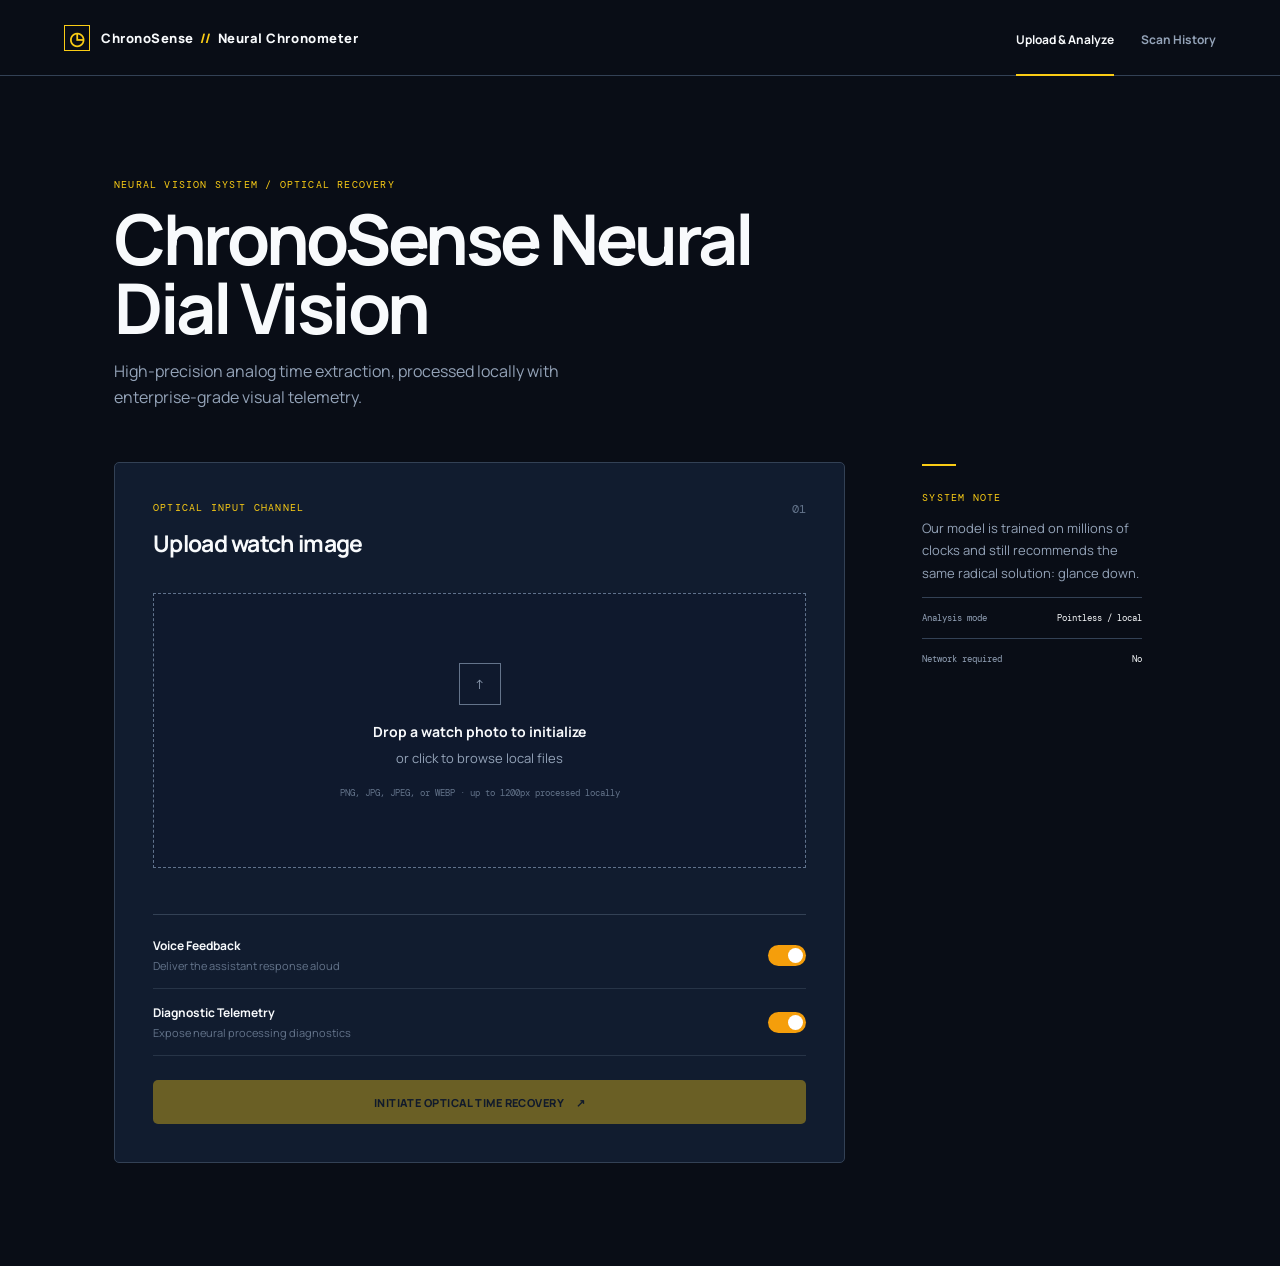
==== index.html @ ca6e6944 "Add files via upload" ====
<!doctype html>
<html lang="en">
<head>
  <meta charset="UTF-8">
  <meta name="viewport" content="width=device-width, initial-scale=1.0">
  <title>ChronoSense Neural Dial Vision</title>
  <link rel="stylesheet" href="styles.css">
</head>
<body>
  <header class="site-header">
    <a class="brand" href="#upload" aria-label="Analog Clock Reader home">
      <span class="brand-mark" aria-hidden="true">◷</span>
      <span>ChronoSense <span class="brand-slash">//</span> Neural Chronometer</span>
    </a>
    <nav class="tabs" aria-label="Primary navigation">
      <button class="tab is-active" data-view="upload" type="button">Upload &amp; Analyze</button>
      <button class="tab" data-view="history" type="button">Scan History <span class="history-count" hidden>0</span></button>
    </nav>
  </header>

  <main>
    <section class="view upload-view is-visible" id="upload-view" aria-labelledby="upload-heading">
      <div class="intro">
        <p class="eyebrow">Neural vision system / optical recovery</p>
        <h1 id="upload-heading">ChronoSense Neural Dial Vision</h1>
        <p class="intro-copy">High-precision analog time extraction, processed locally with enterprise-grade visual telemetry.</p>
      </div>

      <div class="workspace-grid">
        <div class="upload-card panel">
          <div class="panel-heading">
            <div>
              <p class="section-label">Optical input channel</p>
              <h2>Upload watch image</h2>
            </div>
            <span class="step-number">01</span>
          </div>

          <div class="drop-zone" id="drop-zone" tabindex="0" role="button" aria-label="Upload an analog clock photo">
            <input id="file-input" type="file" accept="image/png,image/jpeg,image/webp" hidden>
            <div class="drop-content" id="drop-content">
              <span class="upload-icon" aria-hidden="true">↑</span>
              <strong>Drop a watch photo to initialize</strong>
              <span>or click to browse local files</span>
              <small>PNG, JPG, JPEG, or WEBP · up to 1200px processed locally</small>
            </div>
            <div class="preview-content" id="preview-content" hidden>
              <img id="image-preview" alt="Selected analog clock preview">
              <div class="preview-meta">
                <span id="file-name">clock-photo.jpg</span>
                <button class="text-button" id="remove-image" type="button">Remove</button>
              </div>
            </div>
          </div>

          <p class="upload-status" id="upload-status" aria-live="polite"></p>

          <div class="settings" aria-label="Analysis settings">
            <div class="setting-row">
              <div><strong>Voice Feedback</strong><span>Deliver the assistant response aloud</span></div>
              <label class="switch"><input id="voice-toggle" type="checkbox" checked><span class="slider"></span><span class="sr-only">Voice Announce</span></label>
            </div>
            <div class="setting-row">
              <div><strong>Diagnostic Telemetry</strong><span>Expose neural processing diagnostics</span></div>
              <label class="switch"><input id="telemetry-toggle" type="checkbox" checked><span class="slider"></span><span class="sr-only">Diagnostic Telemetry</span></label>
            </div>
          </div>

          <button class="primary-button" id="analyze-button" type="button" disabled>
            <span>Initiate Optical Time Recovery</span><span aria-hidden="true">↗</span>
          </button>
        </div>

        <aside class="aside-note">
          <span class="aside-rule"></span>
          <p class="section-label">System note</p>
          <p>Our model is trained on millions of clocks and still recommends the same radical solution: glance down.</p>
          <div class="aside-stat"><span>Analysis mode</span><strong>Pointless / local</strong></div>
          <div class="aside-stat"><span>Network required</span><strong>No</strong></div>
        </aside>
      </div>
    </section>

    <section class="view history-view" id="history-view" aria-labelledby="history-heading" hidden>
      <div class="history-header">
        <div>
          <p class="eyebrow">A record of avoidable effort</p>
          <h1 id="history-heading">Scan History</h1>
        </div>
        <div class="history-actions"><p class="wasted-total">Total Time Wasted <strong id="wasted-total">0.00s</strong></p><button class="secondary-button" id="clear-history" type="button" hidden>Clear all history</button></div>
      </div>
      <div class="history-list" id="history-list"></div>
      <div class="empty-state" id="empty-state">
        <span class="empty-mark" aria-hidden="true">∅</span>
        <h2>No scans yet</h2>
        <p>Your future time-wasting decisions will appear here.</p>
        <button class="secondary-button" id="empty-upload" type="button">Upload a watch</button>
      </div>
    </section>
  </main>

    <div class="reveal-overlay" id="reveal-overlay" role="dialog" aria-modal="true" aria-labelledby="reveal-title" hidden>
      <div class="analysis-stage stage-inspection" id="inspection-stage">
        <div class="stage-kicker"><span class="live-dot"></span> CHRONOSENSE / OPTICAL RECOVERY</div>
        <div class="scan-frame"><img id="scan-image" alt="Watch under neural inspection"><span class="scan-laser"></span></div>
        <p class="scan-status" id="scan-status">[1/3] Detecting bezel geometry &amp; radial pivot...</p>
        <div class="scan-progress"><span></span></div>
      </div>
      <div class="analysis-stage stage-triumph" id="triumph-stage" hidden>
        <p class="stage-kicker">SYNTHESIS COMPLETE / HUMAN-READABLE OUTPUT</p>
        <p class="confidence-badge">99.8% Neural Confidence</p>
        <h2 class="digital-time" id="digital-time" aria-label="Current local time"></h2>
        <p class="triumph-caption">Analog time recovered with exceptional precision.</p>
      </div>
      <div class="analysis-stage stage-roast" id="roast-stage" hidden>
        <p class="stage-kicker">FINAL SYSTEM ASSESSMENT</p>
        <div class="stamp">OR JUST LOOK AT IT</div>
        <h2 class="reveal-title" id="reveal-title" aria-live="assertive"></h2>
        <p class="reveal-stats">Processing Latency: 4.12s <span>|</span> Human Glance Time: 0.12s <span>|</span> Effort Wasted: 99.9%</p>
        <div class="roast-card"><p id="roast-copy"></p></div>
        <div class="reveal-controls">
          <button class="secondary-button light-button" id="replay-voice" type="button"><span aria-hidden="true">◉</span> Replay roast</button>
          <button class="primary-button amber-button" id="upload-another" type="button">Analyze another watch <span aria-hidden="true">↗</span></button>
        </div>
      </div>
    </div>

  <div class="toast" id="toast" role="status" aria-live="polite"></div>
  <script src="app.js"></script>
</body>
</html>
---- styles.css ----
@import url('https://fonts.googleapis.com/css2?family=Bangers&family=DM+Mono:wght@400;500&family=Manrope:wght@400;500;600;700;800&display=swap');

:root {
  --ink: #f8fafc;
  --muted: #94a3b8;
  --subtle: #64748b;
  --line: #334155;
  --panel: #111c2f;
  --panel-soft: #162238;
  --page: #090d16;
  --black: #000;
  --amber: #facc15;
  --amber-deep: #f59e0b;
  --radius: 5px;
}

* { box-sizing: border-box; }
html { min-width: 320px; background: var(--page); }
body { margin: 0; color: var(--ink); background: var(--page); font-family: 'Manrope', sans-serif; font-size: 15px; }
button, input { font: inherit; }
button { cursor: pointer; }
button:focus-visible, .drop-zone:focus-visible { outline: 2px solid var(--amber); outline-offset: 3px; }
[hidden] { display: none !important; }
.sr-only { position: absolute; width: 1px; height: 1px; padding: 0; margin: -1px; overflow: hidden; clip: rect(0, 0, 0, 0); white-space: nowrap; border: 0; }

.site-header { min-height: 76px; padding: 0 clamp(20px, 5vw, 72px); display: flex; align-items: center; justify-content: space-between; border-bottom: 1px solid var(--line); gap: 24px; }
.brand { display: flex; align-items: center; gap: 11px; color: var(--ink); text-decoration: none; font-size: 13px; font-weight: 800; letter-spacing: .04em; white-space: nowrap; }
.brand-mark { display: grid; place-items: center; width: 26px; height: 26px; border: 1px solid var(--amber); color: var(--amber); font-size: 18px; }
.brand-slash { color: var(--amber); margin: 0 3px; }
.tabs { align-self: stretch; display: flex; gap: 27px; }
.tab { position: relative; padding: 4px 0 0; border: 0; background: transparent; color: var(--muted); font-size: 12px; font-weight: 700; }
.tab.is-active { color: var(--ink); }
.tab.is-active::after { content: ''; position: absolute; bottom: -1px; left: 0; right: 0; height: 2px; background: var(--amber); }
.history-count { display: inline-grid; place-items: center; min-width: 18px; height: 18px; margin-left: 4px; padding: 0 4px; border-radius: 99px; background: var(--amber); color: #111827; font-size: 10px; }

main { max-width: 1180px; margin: 0 auto; padding: clamp(52px, 8vw, 110px) clamp(20px, 5vw, 72px); }
.intro { max-width: 700px; margin-bottom: 52px; animation: rise .6s ease both; }
.eyebrow, .section-label { margin: 0 0 13px; color: var(--amber); font-family: 'DM Mono', monospace; font-size: 10px; letter-spacing: .12em; text-transform: uppercase; }
h1, h2, p { margin-top: 0; }
h1 { margin-bottom: 16px; font-size: clamp(38px, 6vw, 70px); line-height: .98; letter-spacing: -.05em; }
.intro-copy { max-width: 480px; margin: 0; color: var(--muted); font-size: 16px; line-height: 1.65; }
.workspace-grid { display: grid; grid-template-columns: minmax(0, 3fr) minmax(170px, 1fr); gap: clamp(28px, 6vw, 78px); align-items: start; }
.panel { border: 1px solid var(--line); background: var(--panel); border-radius: var(--radius); }
.upload-card { padding: clamp(22px, 4vw, 38px); animation: rise .65s .08s ease both; }
.panel-heading, .history-header { display: flex; justify-content: space-between; align-items: flex-start; gap: 16px; }
.panel-heading h2, .history-header h2 { margin: 0; font-size: 23px; letter-spacing: -.03em; }
.step-number { color: var(--subtle); font-family: 'DM Mono', monospace; font-size: 12px; }
.drop-zone { min-height: 275px; margin: 34px 0 10px; border: 1px dashed #60728c; background: rgba(15, 23, 42, .45); display: grid; place-items: center; transition: border-color .2s, background .2s; }
.drop-zone:hover, .drop-zone.is-dragging { border-color: var(--amber); background: rgba(250, 204, 21, .04); }
.drop-content { display: flex; flex-direction: column; align-items: center; gap: 8px; text-align: center; }
.upload-icon { display: grid; place-items: center; width: 42px; height: 42px; margin-bottom: 9px; border: 1px solid #64748b; color: var(--amber); font-size: 25px; }
.drop-content strong { font-size: 14px; }
.drop-content span { color: var(--muted); font-size: 13px; }
.drop-content small { margin-top: 12px; color: var(--subtle); font-family: 'DM Mono', monospace; font-size: 9px; }
.preview-content { width: 100%; padding: 15px; }
.preview-content img { display: block; width: 100%; max-height: 235px; object-fit: contain; background: #020617; }
.preview-meta { display: flex; justify-content: space-between; align-items: center; padding-top: 12px; color: var(--muted); font-family: 'DM Mono', monospace; font-size: 10px; }
.text-button { padding: 0; border: 0; background: transparent; color: var(--amber); font-size: 11px; }
.upload-status { min-height: 18px; margin: 0 0 18px; color: var(--subtle); font-family: 'DM Mono', monospace; font-size: 10px; }
.settings { border-top: 1px solid var(--line); margin-top: 18px; padding-top: 7px; }
.setting-row { display: flex; justify-content: space-between; align-items: center; gap: 20px; padding: 15px 0; border-bottom: 1px solid rgba(51, 65, 85, .65); }
.setting-row strong, .setting-row span { display: block; }
.setting-row strong { margin-bottom: 4px; font-size: 12px; }
.setting-row div span { color: var(--subtle); font-size: 11px; }
.switch { position: relative; flex: 0 0 auto; width: 38px; height: 21px; }
.switch input { opacity: 0; width: 0; height: 0; }
.slider { position: absolute; inset: 0; border-radius: 20px; background: #334155; transition: background .2s; }
.slider::before { content: ''; position: absolute; width: 15px; height: 15px; left: 3px; top: 3px; border-radius: 50%; background: #cbd5e1; transition: transform .2s, background .2s; }
.switch input:checked + .slider { background: var(--amber-deep); }
.switch input:checked + .slider::before { transform: translateX(17px); background: #fff; }
.primary-button, .secondary-button { min-height: 44px; border: 1px solid transparent; border-radius: var(--radius); padding: 0 18px; display: inline-flex; align-items: center; justify-content: center; gap: 12px; font-size: 11px; font-weight: 800; letter-spacing: .04em; text-transform: uppercase; transition: transform .2s, background .2s, opacity .2s; }
.primary-button { width: 100%; margin-top: 24px; background: var(--amber); color: #111827; }
.primary-button:hover:not(:disabled), .secondary-button:hover { transform: translateY(-2px); }
.primary-button:disabled { cursor: not-allowed; opacity: .38; }
.secondary-button { border-color: var(--line); background: transparent; color: var(--ink); }
.aside-note { max-width: 220px; padding-top: 2px; color: var(--muted); animation: rise .65s .16s ease both; }
.aside-rule { display: block; width: 34px; height: 2px; margin-bottom: 25px; background: var(--amber); }
.aside-note > p:not(.section-label) { line-height: 1.7; font-size: 13px; }
.aside-stat { display: flex; justify-content: space-between; gap: 12px; padding: 14px 0; border-top: 1px solid var(--line); font-family: 'DM Mono', monospace; font-size: 9px; }
.aside-stat strong { color: var(--ink); font-weight: 400; text-align: right; }

.history-view { animation: rise .5s ease both; }
.history-header { margin-bottom: 37px; }
.history-header h1 { margin-bottom: 0; }
.history-header .secondary-button { margin-top: 0; }
.history-list { display: grid; gap: 10px; }
.history-item { display: grid; grid-template-columns: 78px 1fr auto; gap: 18px; align-items: center; padding: 12px; border: 1px solid var(--line); background: var(--panel); border-radius: var(--radius); }
.history-thumb { width: 78px; height: 64px; object-fit: cover; background: #020617; }
.history-result { margin: 0 0 7px; color: var(--amber); font-family: 'DM Mono', monospace; font-size: 12px; font-weight: 500; }
.history-time { margin: 0; color: var(--muted); font-size: 11px; }
.history-time strong { color: var(--ink); font-weight: 600; }
.delete-button { padding: 10px; border: 0; background: transparent; color: var(--subtle); font-size: 18px; }
.delete-button:hover { color: #f87171; }
.empty-state { padding: 80px 20px; border: 1px dashed var(--line); text-align: center; }
.empty-mark { color: var(--amber); font-family: 'DM Mono', monospace; font-size: 30px; }
.empty-state h2 { margin: 18px 0 7px; font-size: 22px; }
.empty-state p { margin-bottom: 23px; color: var(--muted); font-size: 13px; }

.reveal-overlay { position: fixed; z-index: 10; inset: 0; overflow: auto; background: #000; color: var(--ink); animation: overlay-in .3s ease both; }
.analysis-stage { min-height: 100vh; padding: clamp(28px, 6vw, 76px) 22px 44px; display: flex; flex-direction: column; align-items: center; justify-content: center; text-align: center; }
.stage-kicker { color: var(--subtle); font-family: 'DM Mono', monospace; font-size: 11px; letter-spacing: .1em; text-transform: uppercase; }
.scan-frame { position: relative; width: min(68vw, 430px); aspect-ratio: 1; margin: 34px 0 25px; overflow: hidden; border: 1px solid #155e75; border-radius: 50%; box-shadow: 0 0 50px rgba(6, 182, 212, .12); }
.scan-frame img { width: 100%; height: 100%; object-fit: cover; filter: grayscale(.3) contrast(1.12) brightness(.72); }
.scan-laser { position: absolute; left: -5%; right: -5%; top: 0; height: 3px; background: #67e8f9; box-shadow: 0 0 15px 5px rgba(34, 211, 238, .8); animation: scan 1.25s ease-in-out infinite alternate; }
.scan-status { min-height: 20px; margin: 0; color: #67e8f9; font-family: 'DM Mono', monospace; font-size: 12px; }
.scan-progress { width: min(430px, 80vw); height: 2px; margin-top: 18px; background: #164e63; }
.scan-progress span { display: block; width: 70%; height: 100%; background: #22d3ee; animation: progress 2.5s linear both; }
.stage-triumph { animation: triumph-in .45s ease both; }
.confidence-badge { margin: 26px 0 20px; padding: 9px 14px; border: 1px solid #365314; border-radius: 99px; color: #bef264; font-family: 'DM Mono', monospace; font-size: 11px; }
.digital-time { margin: 0; color: var(--amber); font-family: 'Bangers', Impact, sans-serif; font-size: clamp(52px, 12vw, 150px); font-weight: 400; line-height: .9; letter-spacing: .03em; text-shadow: 5px 6px 0 rgba(245, 158, 11, .18); }
.triumph-caption { margin-top: 24px; color: var(--subtle); font-family: 'DM Mono', monospace; font-size: 11px; }
.stage-roast { align-items: flex-start; text-align: left; animation: roast-in .25s ease both; }
.stage-roast .stage-kicker { width: 100%; }
.stamp { align-self: center; margin: 24px 0 18px; padding: 10px 16px; border: 3px solid #ef4444; color: #f87171; font-family: 'Bangers', Impact, sans-serif; font-size: clamp(22px, 5vw, 45px); letter-spacing: .05em; transform: rotate(-5deg); animation: stamp-in .18s ease both; }
.live-dot { display: inline-block; width: 7px; height: 7px; margin: 0 8px 1px 0; border-radius: 50%; background: #ef4444; box-shadow: 0 0 0 4px rgba(239, 68, 68, .14); }
.reveal-title { width: 100%; max-width: none; min-height: 1.05em; margin: 0 0 24px; color: var(--amber); font-family: 'Bangers', Impact, sans-serif; font-size: clamp(1.5rem, 7vw, 5.5rem); font-weight: 400; line-height: .98; letter-spacing: .025em; white-space: nowrap; text-shadow: 4px 5px 0 rgba(245, 158, 11, .18); }
.reveal-title .pop-in { display: inline-block; opacity: 0; animation: pop-in .3s cubic-bezier(.2, 1.5, .5, 1) forwards; white-space: pre; }
.reveal-stats { margin: 0 0 28px; color: #64748b; font-family: 'DM Mono', monospace; font-size: clamp(9px, 1.2vw, 12px); line-height: 1.7; }
.reveal-stats span { color: #334155; margin: 0 5px; }
.roast-card { max-width: 700px; padding: 19px 22px; border-left: 2px solid var(--amber-deep); background: #0b0b0b; }
.roast-card .section-label { margin-bottom: 9px; color: var(--subtle); }
.roast-card p:last-child { margin: 0; color: #cbd5e1; font-size: 13px; line-height: 1.7; }
.reveal-controls { width: 100%; display: flex; justify-content: space-between; gap: 14px; margin-top: auto; padding-top: 42px; }
.reveal-controls .primary-button { width: auto; margin: 0; }
.light-button { border-color: #334155; color: #cbd5e1; }
.amber-button { background: var(--amber); }
.toast { position: fixed; z-index: 20; right: 20px; bottom: 20px; max-width: 290px; padding: 12px 15px; border: 1px solid var(--line); background: #111827; color: var(--ink); font-size: 12px; opacity: 0; transform: translateY(8px); transition: opacity .2s, transform .2s; pointer-events: none; }
.toast.is-visible { opacity: 1; transform: translateY(0); }
@keyframes rise { from { opacity: 0; transform: translateY(13px); } to { opacity: 1; transform: translateY(0); } }
@keyframes overlay-in { from { opacity: 0; } to { opacity: 1; } }
@keyframes pop-in { from { opacity: 0; transform: scale(.2) rotate(-8deg); } to { opacity: 1; transform: scale(1) rotate(0); } }
@keyframes scan { from { top: 0; } to { top: calc(100% - 3px); } }
@keyframes progress { from { width: 0; } to { width: 100%; } }
@keyframes triumph-in { from { opacity: 0; transform: scale(.94); } to { opacity: 1; transform: scale(1); } }
@keyframes roast-in { from { opacity: 0; transform: translateX(8px); } to { opacity: 1; transform: translateX(0); } }
@keyframes stamp-in { from { opacity: 0; transform: scale(2) rotate(-5deg); } to { opacity: 1; transform: scale(1) rotate(-5deg); } }
@keyframes shake { 0%, 100% { transform: translate(0); } 25% { transform: translate(-8px, 3px); } 50% { transform: translate(7px, -2px); } 75% { transform: translate(-4px, 2px); } }
@media (max-width: 720px) { .site-header { min-height: 102px; align-items: flex-start; flex-direction: column; justify-content: center; gap: 15px; } .tabs { align-self: auto; gap: 20px; } main { padding-top: 47px; } .workspace-grid { grid-template-columns: 1fr; } .aside-note { max-width: none; } .reveal-controls { flex-direction: column-reverse; } .reveal-controls .primary-button, .reveal-controls .secondary-button { width: 100%; } .history-item { grid-template-columns: 58px 1fr auto; gap: 12px; } .history-thumb { width: 58px; height: 58px; } }
@media (prefers-reduced-motion: reduce) { *, *::before, *::after { animation-duration: .01ms !important; transition-duration: .01ms !important; } }
.reveal-overlay.is-shaking { animation: shake .32s ease both; }
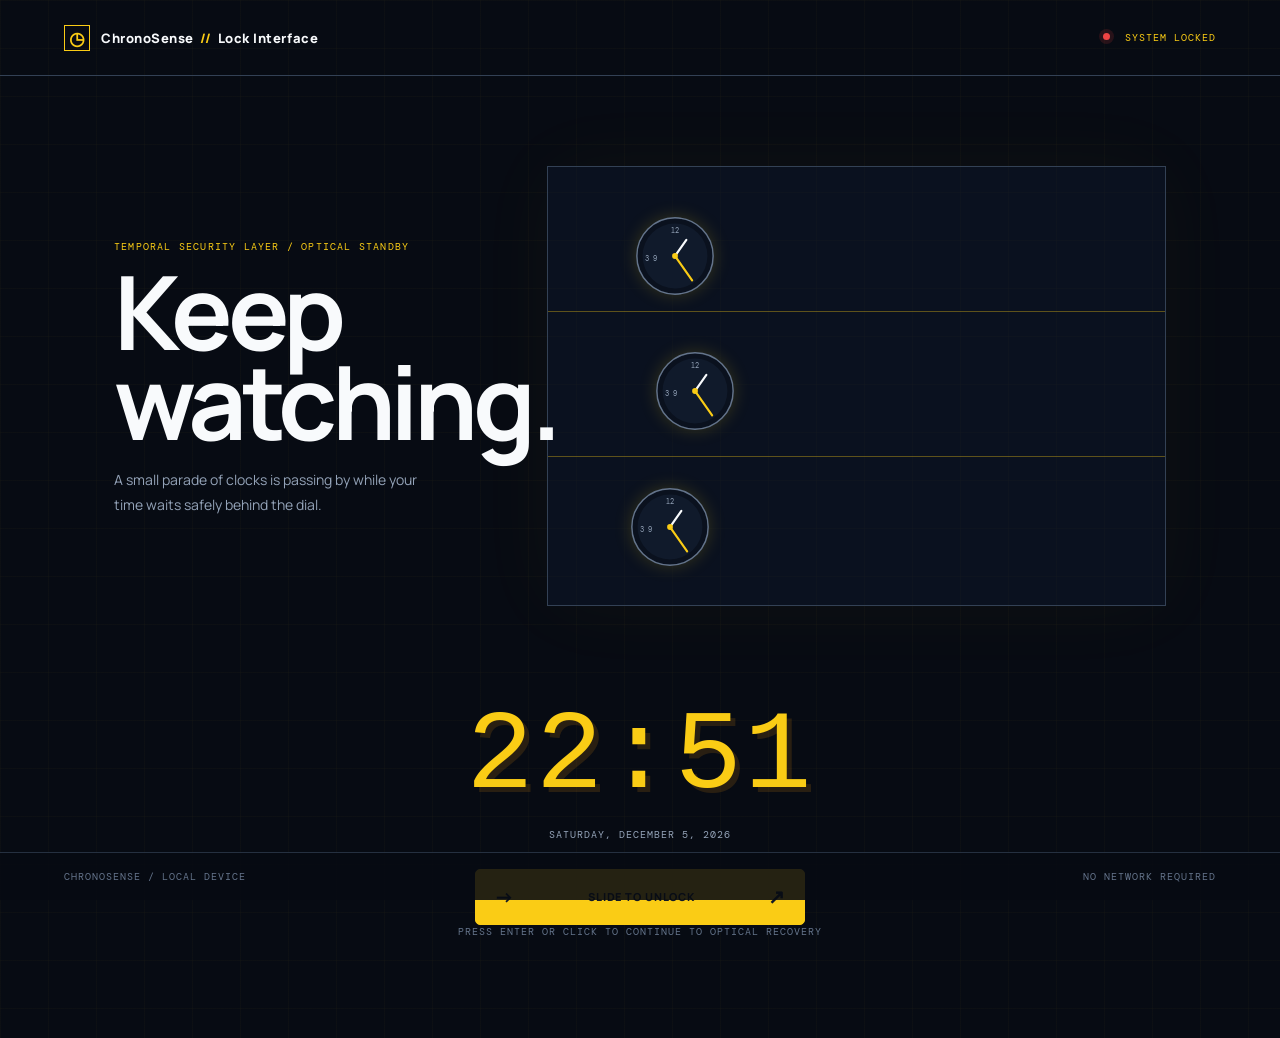
==== commit fe710ddc: "Add URL redirect for locked access Added a script to redirect users to 'lock.html' if the 'unlocked'" ====
--- a/index.html
+++ b/index.html
@@ -3,6 +3,7 @@
 <head>
   <meta charset="UTF-8">
   <meta name="viewport" content="width=device-width, initial-scale=1.0">
+  <script>if (!new URLSearchParams(window.location.search).has('unlocked')) window.location.replace('lock.html');</script>
   <title>ChronoSense Neural Dial Vision</title>
   <link rel="stylesheet" href="styles.css">
 </head>
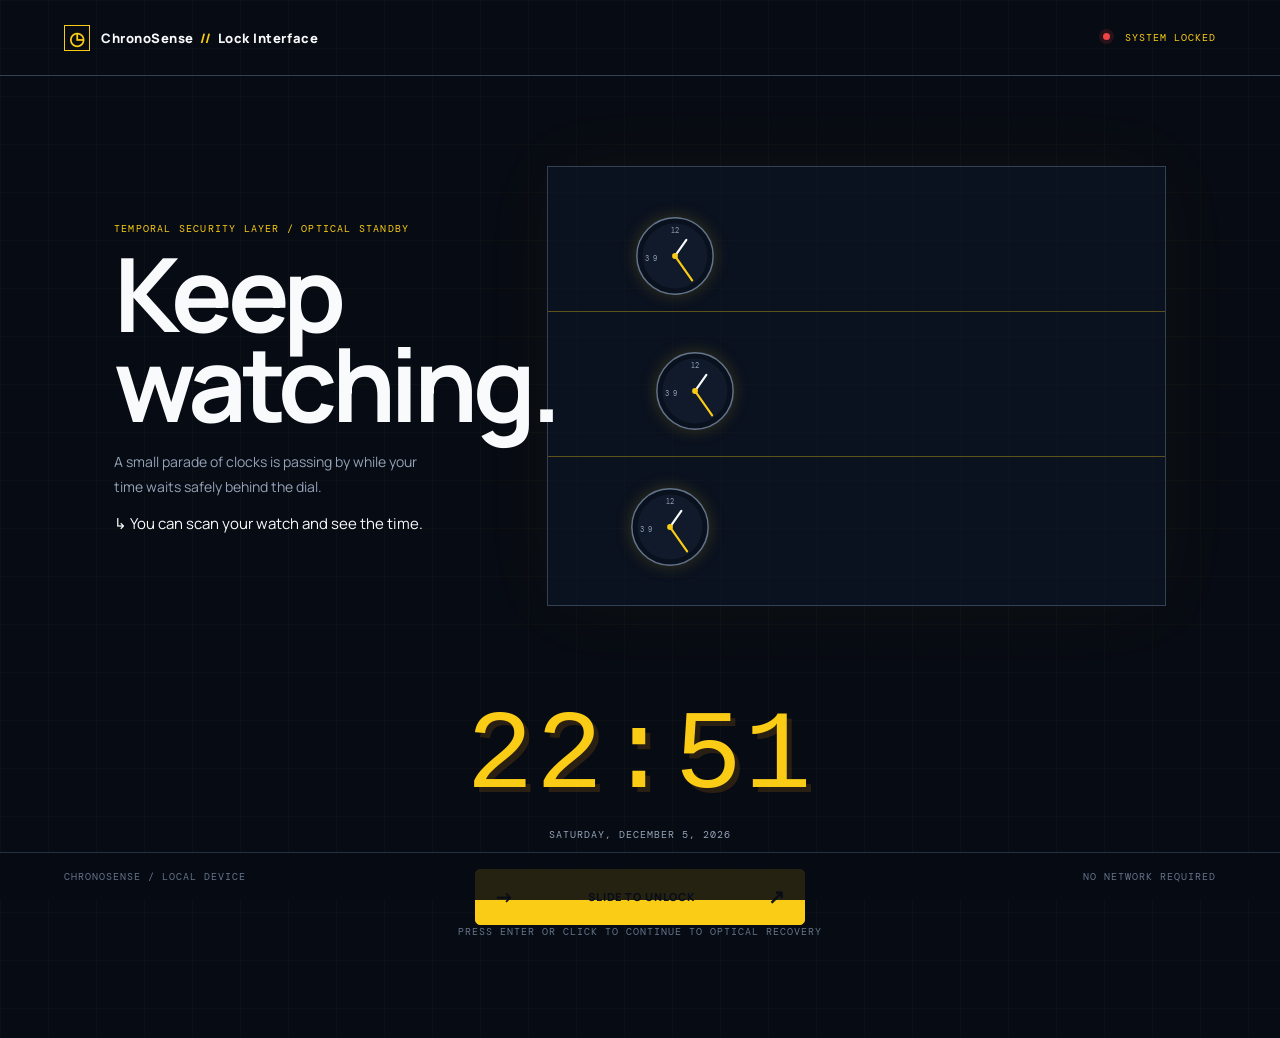
==== commit 5063f9e9: "Replace main page with lock screen interface" ====
--- a/index.html
+++ b/index.html
@@ -3,130 +3,43 @@
 <head>
   <meta charset="UTF-8">
   <meta name="viewport" content="width=device-width, initial-scale=1.0">
-  <script>if (!new URLSearchParams(window.location.search).has('unlocked')) window.location.replace('lock.html');</script>
-  <title>ChronoSense Neural Dial Vision</title>
+  <meta name="theme-color" content="#090d16">
+  <title>ChronoSense // Lock Screen</title>
   <link rel="stylesheet" href="styles.css">
+  <link rel="stylesheet" href="lock.css">
 </head>
-<body>
-  <header class="site-header">
-    <a class="brand" href="#upload" aria-label="Analog Clock Reader home">
+<body class="lock-screen">
+  <header class="lock-header">
+    <a class="brand" href="index.html?unlocked=1" aria-label="Return to ChronoSense">
       <span class="brand-mark" aria-hidden="true">◷</span>
-      <span>ChronoSense <span class="brand-slash">//</span> Neural Chronometer</span>
+      <span>ChronoSense <span class="brand-slash">//</span> Lock Interface</span>
     </a>
-    <nav class="tabs" aria-label="Primary navigation">
-      <button class="tab is-active" data-view="upload" type="button">Upload &amp; Analyze</button>
-      <button class="tab" data-view="history" type="button">Scan History <span class="history-count" hidden>0</span></button>
-    </nav>
+    <span class="lock-status"><span class="live-dot"></span> SYSTEM LOCKED</span>
   </header>
 
-  <main>
-    <section class="view upload-view is-visible" id="upload-view" aria-labelledby="upload-heading">
-      <div class="intro">
-        <p class="eyebrow">Neural vision system / optical recovery</p>
-        <h1 id="upload-heading">ChronoSense Neural Dial Vision</h1>
-        <p class="intro-copy">High-precision analog time extraction, processed locally with enterprise-grade visual telemetry.</p>
-      </div>
-
-      <div class="workspace-grid">
-        <div class="upload-card panel">
-          <div class="panel-heading">
-            <div>
-              <p class="section-label">Optical input channel</p>
-              <h2>Upload watch image</h2>
-            </div>
-            <span class="step-number">01</span>
-          </div>
-
-          <div class="drop-zone" id="drop-zone" tabindex="0" role="button" aria-label="Upload an analog clock photo">
-            <input id="file-input" type="file" accept="image/png,image/jpeg,image/webp" hidden>
-            <div class="drop-content" id="drop-content">
-              <span class="upload-icon" aria-hidden="true">↑</span>
-              <strong>Drop a watch photo to initialize</strong>
-              <span>or click to browse local files</span>
-              <small>PNG, JPG, JPEG, or WEBP · up to 1200px processed locally</small>
-            </div>
-            <div class="preview-content" id="preview-content" hidden>
-              <img id="image-preview" alt="Selected analog clock preview">
-              <div class="preview-meta">
-                <span id="file-name">clock-photo.jpg</span>
-                <button class="text-button" id="remove-image" type="button">Remove</button>
-              </div>
-            </div>
-          </div>
-
-          <p class="upload-status" id="upload-status" aria-live="polite"></p>
-
-          <div class="settings" aria-label="Analysis settings">
-            <div class="setting-row">
-              <div><strong>Voice Feedback</strong><span>Deliver the assistant response aloud</span></div>
-              <label class="switch"><input id="voice-toggle" type="checkbox" checked><span class="slider"></span><span class="sr-only">Voice Announce</span></label>
-            </div>
-            <div class="setting-row">
-              <div><strong>Diagnostic Telemetry</strong><span>Expose neural processing diagnostics</span></div>
-              <label class="switch"><input id="telemetry-toggle" type="checkbox" checked><span class="slider"></span><span class="sr-only">Diagnostic Telemetry</span></label>
-            </div>
-          </div>
-
-          <button class="primary-button" id="analyze-button" type="button" disabled>
-            <span>Initiate Optical Time Recovery</span><span aria-hidden="true">↗</span>
-          </button>
-        </div>
-
-        <aside class="aside-note">
-          <span class="aside-rule"></span>
-          <p class="section-label">System note</p>
-          <p>Our model is trained on millions of clocks and still recommends the same radical solution: glance down.</p>
-          <div class="aside-stat"><span>Analysis mode</span><strong>Pointless / local</strong></div>
-          <div class="aside-stat"><span>Network required</span><strong>No</strong></div>
-        </aside>
-      </div>
+  <main class="lock-main">
+    <section class="lock-copy" aria-labelledby="lock-title">
+      <p class="eyebrow">Temporal security layer / optical standby</p>
+      <h1 id="lock-title">Keep watching.</h1>
+      <p class="lock-message">A small parade of clocks is passing by while your time waits safely behind the dial.</p>
+      <p class="scan-prompt"><span aria-hidden="true">↳</span> You can scan your watch and see the time.</p>
     </section>
 
-    <section class="view history-view" id="history-view" aria-labelledby="history-heading" hidden>
-      <div class="history-header">
-        <div>
-          <p class="eyebrow">A record of avoidable effort</p>
-          <h1 id="history-heading">Scan History</h1>
-        </div>
-        <div class="history-actions"><p class="wasted-total">Total Time Wasted <strong id="wasted-total">0.00s</strong></p><button class="secondary-button" id="clear-history" type="button" hidden>Clear all history</button></div>
-      </div>
-      <div class="history-list" id="history-list"></div>
-      <div class="empty-state" id="empty-state">
-        <span class="empty-mark" aria-hidden="true">∅</span>
-        <h2>No scans yet</h2>
-        <p>Your future time-wasting decisions will appear here.</p>
-        <button class="secondary-button" id="empty-upload" type="button">Upload a watch</button>
-      </div>
+    <section class="clock-wall" aria-label="Animated clocks">
+      <div class="wall-line line-a"><div class="wall-clock clock-a"><span class="wall-hand wall-hour"></span><span class="wall-hand wall-minute"></span><span class="wall-pin"></span></div><div class="wall-clock clock-b"><span class="wall-hand wall-hour"></span><span class="wall-hand wall-minute"></span><span class="wall-pin"></span></div></div>
+      <div class="wall-line line-b"><div class="wall-clock clock-c"><span class="wall-hand wall-hour"></span><span class="wall-hand wall-minute"></span><span class="wall-pin"></span></div><div class="wall-clock clock-d"><span class="wall-hand wall-hour"></span><span class="wall-hand wall-minute"></span><span class="wall-pin"></span></div></div>
+      <div class="wall-line line-c"><div class="wall-clock clock-e"><span class="wall-hand wall-hour"></span><span class="wall-hand wall-minute"></span><span class="wall-pin"></span></div><div class="wall-clock clock-f"><span class="wall-hand wall-hour"></span><span class="wall-hand wall-minute"></span><span class="wall-pin"></span></div></div>
+    </section>
+
+    <section class="lock-panel" aria-label="Current time and unlock controls">
+      <div class="current-time" id="current-time">00:00</div>
+      <div class="current-date" id="current-date">Loading local time...</div>
+      <button class="unlock-button" id="unlock-button" type="button"><span class="unlock-icon" aria-hidden="true">→</span><span>Slide to unlock</span><span class="unlock-arrow" aria-hidden="true">↗</span></button>
+      <p class="lock-hint">Press Enter or click to continue to optical recovery</p>
     </section>
   </main>
 
-    <div class="reveal-overlay" id="reveal-overlay" role="dialog" aria-modal="true" aria-labelledby="reveal-title" hidden>
-      <div class="analysis-stage stage-inspection" id="inspection-stage">
-        <div class="stage-kicker"><span class="live-dot"></span> CHRONOSENSE / OPTICAL RECOVERY</div>
-        <div class="scan-frame"><img id="scan-image" alt="Watch under neural inspection"><span class="scan-laser"></span></div>
-        <p class="scan-status" id="scan-status">[1/3] Detecting bezel geometry &amp; radial pivot...</p>
-        <div class="scan-progress"><span></span></div>
-      </div>
-      <div class="analysis-stage stage-triumph" id="triumph-stage" hidden>
-        <p class="stage-kicker">SYNTHESIS COMPLETE / HUMAN-READABLE OUTPUT</p>
-        <p class="confidence-badge">99.8% Neural Confidence</p>
-        <h2 class="digital-time" id="digital-time" aria-label="Current local time"></h2>
-        <p class="triumph-caption">Analog time recovered with exceptional precision.</p>
-      </div>
-      <div class="analysis-stage stage-roast" id="roast-stage" hidden>
-        <p class="stage-kicker">FINAL SYSTEM ASSESSMENT</p>
-        <div class="stamp">OR JUST LOOK AT IT</div>
-        <h2 class="reveal-title" id="reveal-title" aria-live="assertive"></h2>
-        <p class="reveal-stats">Processing Latency: 4.12s <span>|</span> Human Glance Time: 0.12s <span>|</span> Effort Wasted: 99.9%</p>
-        <div class="roast-card"><p id="roast-copy"></p></div>
-        <div class="reveal-controls">
-          <button class="secondary-button light-button" id="replay-voice" type="button"><span aria-hidden="true">◉</span> Replay roast</button>
-          <button class="primary-button amber-button" id="upload-another" type="button">Analyze another watch <span aria-hidden="true">↗</span></button>
-        </div>
-      </div>
-    </div>
-
-  <div class="toast" id="toast" role="status" aria-live="polite"></div>
-  <script src="app.js"></script>
+  <footer class="lock-footer"><span>CHRONOSENSE / LOCAL DEVICE</span><span>NO NETWORK REQUIRED</span></footer>
+  <script src="lock.js"></script>
 </body>
 </html>
--- a/lock.css
+++ b/lock.css
@@ -0,0 +1,18 @@
+@import url('https://fonts.googleapis.com/css2?family=DM+Mono:wght@400;500&family=Manrope:wght@400;600;700;800&display=swap');
+
+.lock-screen { min-height: 100vh; overflow-x: hidden; background: #070b13; background-image: linear-gradient(rgba(250, 204, 21, .025) 1px, transparent 1px), linear-gradient(90deg, rgba(250, 204, 21, .025) 1px, transparent 1px); background-size: 48px 48px; }
+.lock-header { min-height: 76px; padding: 0 clamp(20px, 5vw, 72px); display: flex; align-items: center; justify-content: space-between; border-bottom: 1px solid #334155; }
+.lock-status, .lock-footer, .current-date, .lock-hint { color: #64748b; font: 10px 'DM Mono', monospace; letter-spacing: .1em; text-transform: uppercase; }
+.lock-status { color: #facc15; }
+.lock-main { position: relative; min-height: calc(100vh - 123px); max-width: 1180px; margin: 0 auto; padding: clamp(42px, 7vw, 95px) clamp(20px, 5vw, 72px) 90px; display: grid; grid-template-columns: minmax(240px, .8fr) minmax(360px, 1.5fr); align-items: center; gap: clamp(30px, 8vw, 120px); }
+.lock-copy { position: relative; z-index: 2; animation: lock-rise .7s ease both; }.lock-copy h1 { max-width: 400px; margin-bottom: 22px; color: #f8fafc; font-size: clamp(54px, 8vw, 108px); line-height: .88; }.lock-message { max-width: 340px; color: #94a3b8; font-size: 14px; line-height: 1.75; }
+.clock-wall { position: relative; height: min(48vw, 440px); min-height: 320px; overflow: hidden; border: 1px solid #334155; background: rgba(17, 28, 47, .46); box-shadow: 0 0 80px rgba(250, 204, 21, .04); animation: lock-rise .8s .1s ease both; }
+.clock-wall::before, .clock-wall::after { content: ''; position: absolute; z-index: 1; left: 0; right: 0; height: 1px; background: rgba(250, 204, 21, .35); }.clock-wall::before { top: 33%; }.clock-wall::after { top: 66%; }
+.wall-line { position: absolute; z-index: 2; left: -180px; display: flex; gap: 125px; width: max-content; animation: wall-roll 15s linear infinite; }.line-a { top: 8%; animation-delay: -1s; }.line-b { top: 39%; animation-delay: -7s; }.line-c { top: 70%; animation-delay: -12s; }
+.wall-clock { position: relative; width: 108px; height: 108px; flex: 0 0 auto; border: 2px solid #facc15; border-radius: 50%; background: #101a2b; box-shadow: inset 0 0 0 7px #0a111e, 0 0 25px rgba(250, 204, 21, .18); animation: dial-pulse 2s ease-in-out infinite alternate; }.wall-clock::before { content: '12'; position: absolute; top: 10px; left: 50%; color: #94a3b8; font: 10px 'DM Mono', monospace; transform: translateX(-50%); }.wall-clock::after { content: '3      9'; position: absolute; top: 47%; left: 10px; right: 10px; display: flex; justify-content: space-between; color: #94a3b8; font: 10px 'DM Mono', monospace; }.wall-pin { position: absolute; z-index: 4; top: 50%; left: 50%; width: 8px; height: 8px; border-radius: 50%; background: #facc15; transform: translate(-50%, -50%); }.wall-hand { position: absolute; z-index: 3; bottom: 50%; left: 50%; width: 3px; border-radius: 3px; background: #f8fafc; transform-origin: 50% 100%; }.wall-hour { height: 29px; transform: translateX(-50%) rotate(35deg); }.wall-minute { height: 43px; background: #facc15; transform: translateX(-50%) rotate(145deg); }
+.clock-b, .clock-d, .clock-f { border-color: #64748b; transform: scale(.72); }.clock-b { margin-left: 20px; }.clock-d { margin-left: 40px; }.clock-f { margin-left: 15px; }
+.lock-panel { grid-column: 1 / -1; display: flex; flex-direction: column; align-items: center; text-align: center; animation: lock-rise .8s .2s ease both; }.current-time { color: #facc15; font: 500 clamp(52px, 9vw, 112px)/.9 'DM Mono', monospace; letter-spacing: .02em; text-shadow: 5px 5px 0 rgba(245, 158, 11, .14); }.current-date { margin: 19px 0 28px; color: #94a3b8; }.unlock-button { min-width: min(330px, 86vw); min-height: 56px; border: 1px solid #facc15; border-radius: 5px; padding: 0 18px; display: flex; align-items: center; justify-content: space-between; gap: 16px; background: #facc15; color: #111827; font-size: 11px; font-weight: 800; letter-spacing: .08em; text-transform: uppercase; transition: transform .2s, background .2s; }.unlock-button:hover, .unlock-button:focus-visible { background: #fde047; transform: translateY(-3px); }.unlock-icon, .unlock-arrow { font-size: 20px; }.unlock-hint { margin-top: 15px; font-size: 9px; letter-spacing: .05em; text-transform: none; }
+.lock-footer { position: fixed; bottom: 0; left: 0; right: 0; padding: 17px clamp(20px, 5vw, 72px); display: flex; justify-content: space-between; border-top: 1px solid rgba(51, 65, 85, .7); background: rgba(7, 11, 19, .88); }
+@keyframes wall-roll { from { transform: translateX(-180px); } to { transform: translateX(calc(100vw + 180px)); } } @keyframes dial-pulse { from { box-shadow: inset 0 0 0 7px #0a111e, 0 0 15px rgba(250, 204, 21, .1); } to { box-shadow: inset 0 0 0 7px #0a111e, 0 0 32px rgba(250, 204, 21, .3); } } @keyframes lock-rise { from { opacity: 0; transform: translateY(18px); } to { opacity: 1; transform: translateY(0); } }
+@media (max-width: 720px) { .lock-header { min-height: 92px; align-items: flex-start; flex-direction: column; justify-content: center; gap: 12px; }.lock-main { min-height: calc(100vh - 139px); display: flex; flex-direction: column; align-items: stretch; padding-top: 44px; gap: 35px; }.lock-copy h1 { font-size: clamp(52px, 17vw, 85px); }.clock-wall { height: 270px; min-height: 270px; }.lock-panel { order: 3; }.current-time { font-size: clamp(45px, 14vw, 70px); }.lock-footer { font-size: 8px; }.lock-footer span:last-child { display: none; } }
+@media (prefers-reduced-motion: reduce) { .wall-line, .wall-clock, .lock-copy, .clock-wall, .lock-panel { animation: none; } }
